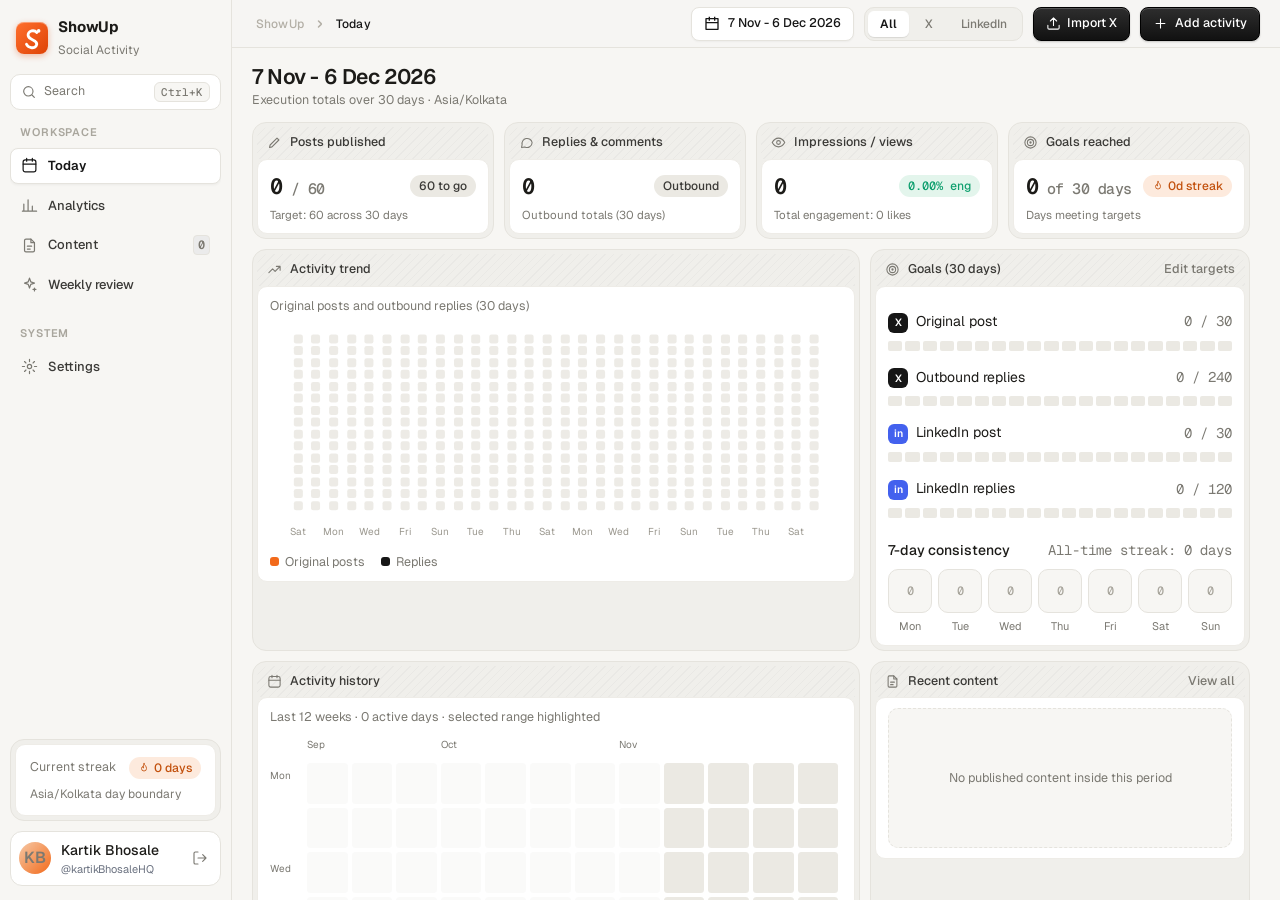
==== index.html @ caa03064 "chore: update live preview" ====
<!DOCTYPE html>
<html lang="en">
<head>
<meta charset="UTF-8">
<meta name="viewport" content="width=device-width, initial-scale=1, maximum-scale=1, user-scalable=no">
<title>ShowUp - Social Radar & Consistency Tracker</title>
<link rel="icon" type="image/svg+xml" href="./logo.svg">
<link rel="alternate icon" href="./favicon.ico">
<link rel="preconnect" href="https://fonts.googleapis.com">
<link href="https://fonts.googleapis.com/css2?family=Geist:wght@400;500;600&family=Geist+Mono:wght@400;500&display=swap" rel="stylesheet">
  <script type="module" crossorigin src="./assets/index-B4UFvpNA.js"></script>
  <link rel="stylesheet" crossorigin href="./assets/index-faXzEQA7.css">
</head>
<body>
<div id="root"></div>
</body>
</html>
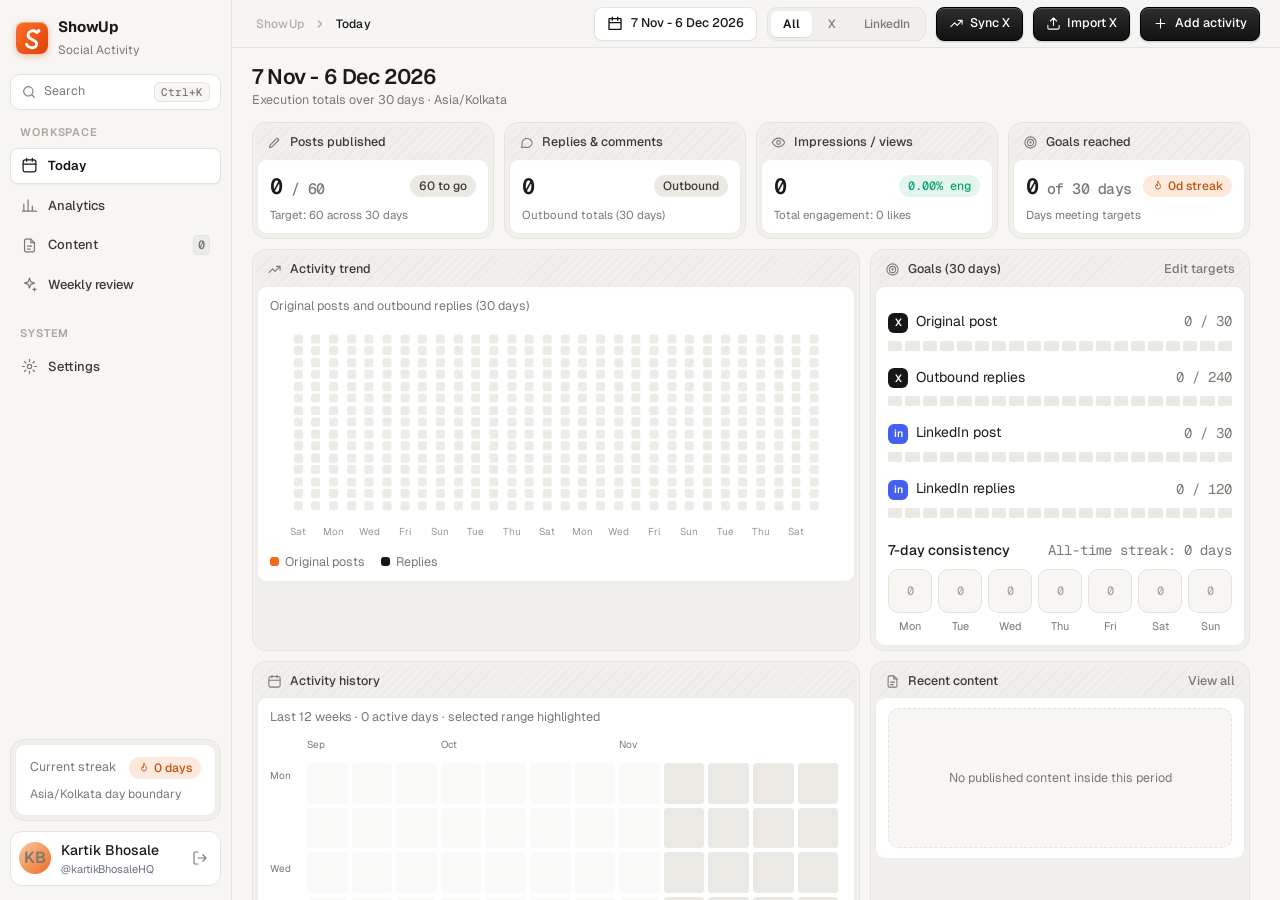
==== commit 377a6c86: "chore: update live preview" ====
--- a/index.html
+++ b/index.html
@@ -8,8 +8,8 @@
 <link rel="alternate icon" href="./favicon.ico">
 <link rel="preconnect" href="https://fonts.googleapis.com">
 <link href="https://fonts.googleapis.com/css2?family=Geist:wght@400;500;600&family=Geist+Mono:wght@400;500&display=swap" rel="stylesheet">
-  <script type="module" crossorigin src="./assets/index-B4UFvpNA.js"></script>
-  <link rel="stylesheet" crossorigin href="./assets/index-faXzEQA7.css">
+  <script type="module" crossorigin src="./assets/index-DKpz2U5H.js"></script>
+  <link rel="stylesheet" crossorigin href="./assets/index-DWrKLxJ7.css">
 </head>
 <body>
 <div id="root"></div>
